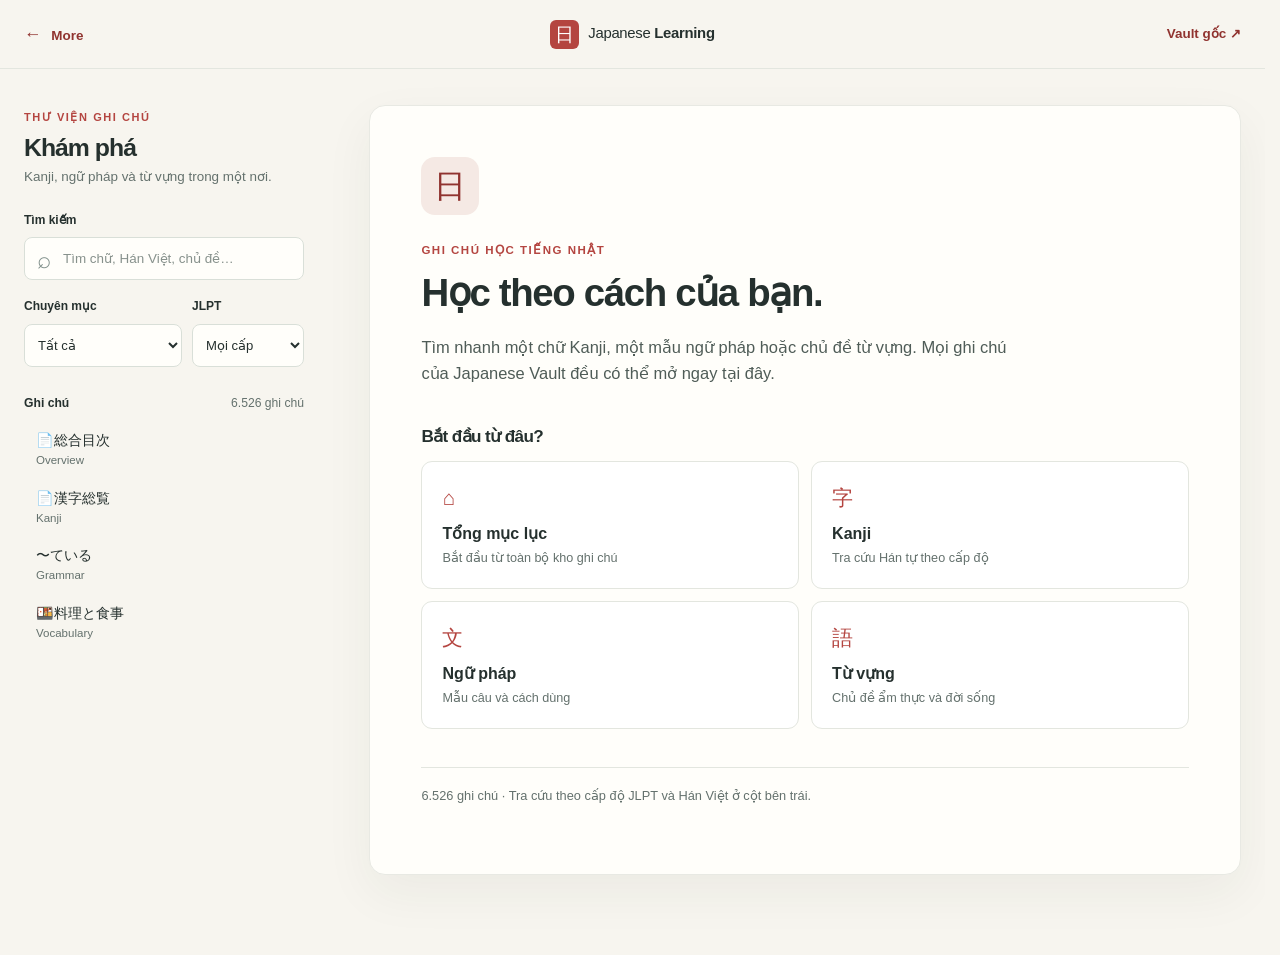
==== japanese-learning/index.html @ 81c8bedc "add japanese vault" ====
<!doctype html>
<html lang="vi">
<head>
  <meta charset="utf-8">
  <meta name="viewport" content="width=device-width, initial-scale=1">
  <meta name="description" content="Japanese Vault: tra cứu Kanji, ngữ pháp và từ vựng tiếng Nhật.">
  <meta name="theme-color" content="#f7f5ef">
  <title>Japanese Learning | Viet Dung Vu</title>
  <link rel="stylesheet" href="learning.css">
  <script src="data/index.js" defer></script>
  <script src="learning.js" defer></script>
</head>
<body>
  <header class="sitebar">
    <div class="wrap sitebar-inner">
      <a class="back-link" href="../more.html" aria-label="Quay lại trang More"><span aria-hidden="true">←</span> More</a>
      <a class="brand" href="index.html"><span class="brand-mark" aria-hidden="true">日</span><span>Japanese <strong>Learning</strong></span></a>
      <a class="source-link" href="https://github.com/VuVietDung-bk/japanese-vault" target="_blank" rel="noopener noreferrer">Vault gốc <span aria-hidden="true">↗</span></a>
    </div>
  </header>

  <div class="wrap workspace">
    <aside class="explorer" aria-label="Tra cứu ghi chú">
      <div class="explorer-intro"><span class="eyebrow">THƯ VIỆN GHI CHÚ</span><h2>Khám phá</h2><p>Kanji, ngữ pháp và từ vựng trong một nơi.</p></div>
      <label class="field-label" for="search">Tìm kiếm</label>
      <div class="search-box"><span aria-hidden="true">⌕</span><input id="search" type="search" placeholder="Tìm chữ, Hán Việt, chủ đề…" autocomplete="off" spellcheck="false"></div>
      <div class="filter-row">
        <div><label class="field-label" for="group">Chuyên mục</label><select id="group"><option value="">Tất cả</option><option>Kanji</option><option>Grammar</option><option>Vocabulary</option><option>Overview</option></select></div>
        <div><label class="field-label" for="level">JLPT</label><select id="level"><option value="">Mọi cấp</option><option>N5</option><option>N4</option><option>N3</option><option>N2</option><option>N1</option></select></div>
      </div>
      <div class="results-head"><span>Ghi chú</span><span id="result-count" role="status">Đang tải…</span></div>
      <ul id="results" class="results"></ul>
      <button id="show-more" class="show-more" type="button" hidden>Xem thêm kết quả ↓</button>
    </aside>

    <main id="note" class="reader" tabindex="-1" aria-live="polite">
      <div class="loading-state">Đang mở thư viện…</div>
    </main>
  </div>
</body>
</html>
---- japanese-learning/learning.css ----
:root {
  --canvas: #f7f5ef;
  --paper: #fffefa;
  --ink: #25302e;
  --muted: #64716d;
  --line: #e3e6df;
  --accent: #b44540;
  --accent-dark: #90332f;
  --soft: #f5e9e4;
  --shadow: 0 18px 50px rgba(42, 50, 44, .055);
}
* { box-sizing: border-box; }
html { scrollbar-gutter: stable; scroll-behavior: smooth; }
body { margin: 0; background: var(--canvas); color: var(--ink); font: 16px/1.6 -apple-system, BlinkMacSystemFont, "Segoe UI", "Noto Sans", sans-serif; }
a { color: var(--accent-dark); text-decoration: none; }
a:hover { text-decoration: underline; }
button, input, select { font: inherit; }
button { cursor: pointer; }
:focus-visible { outline: 3px solid #d78b69; outline-offset: 3px; }
.wrap { width: min(1240px, calc(100% - 48px)); margin: 0 auto; }
.sitebar { position: sticky; top: 0; z-index: 10; background: rgba(247,245,239,.96); border-bottom: 1px solid var(--line); backdrop-filter: blur(12px); }
.sitebar-inner { min-height: 68px; display: grid; grid-template-columns: 1fr auto 1fr; align-items: center; gap: 14px; }
.back-link, .source-link { font-size: .84rem; font-weight: 650; }
.back-link { justify-self: start; }
.back-link span { margin-right: 6px; font-size: 1.1rem; }
.source-link { justify-self: end; }
.brand { display: flex; align-items: center; gap: 9px; justify-self: center; color: var(--ink); font-size: .93rem; letter-spacing: -.02em; white-space: nowrap; }
.brand:hover { text-decoration: none; }
.brand-mark { width: 29px; height: 29px; display: grid; place-items: center; background: var(--accent); color: white; border-radius: 6px; font-family: serif; font-size: 1.2rem; }
.workspace { display: grid; grid-template-columns: 294px minmax(0,1fr); gap: clamp(26px, 4vw, 52px); padding: 36px 0 80px; align-items: start; }
.explorer { position: sticky; top: 104px; max-height: calc(100vh - 130px); overflow-y: auto; scrollbar-width: thin; padding: 4px 14px 20px 0; }
.eyebrow { display: block; color: var(--accent); font-size: .69rem; font-weight: 800; letter-spacing: .14em; }
.explorer-intro h2 { margin: 6px 0 2px; font-size: 1.55rem; letter-spacing: -.04em; line-height: 1.25; }
.explorer-intro p { color: var(--muted); font-size: .84rem; margin: 0 0 24px; }
.field-label { display: block; margin-bottom: 7px; color: var(--ink); font-size: .75rem; font-weight: 750; }
.search-box { position: relative; }
.search-box span { position: absolute; top: 4px; left: 13px; color: #81908b; font-size: 1.5rem; pointer-events: none; }
.search-box input, .filter-row select { width: 100%; min-height: 43px; background: var(--paper); border: 1px solid #d9dfd8; border-radius: 8px; color: var(--ink); }
.search-box input { padding: 9px 12px 9px 38px; font-size: .84rem; }
.search-box input::placeholder { color: #87918c; }
.filter-row { display: grid; grid-template-columns: 1fr 112px; gap: 10px; margin-top: 17px; }
.filter-row select { padding: 7px 9px; font-size: .82rem; }
.results-head { display: flex; justify-content: space-between; align-items: baseline; gap: 8px; margin: 27px 0 8px; font-size: .76rem; font-weight: 750; }
.results-head span:last-child { color: var(--muted); font-weight: 500; }
.results { list-style: none; margin: 0; padding: 0; }
.results li { margin: 0; }
.results a { display: block; padding: 10px 12px; border-radius: 8px; color: var(--ink); font-size: .88rem; line-height: 1.35; overflow-wrap: anywhere; }
.results a:hover { background: #eeefe9; text-decoration: none; }
.results a[aria-current="true"] { background: var(--soft); color: var(--accent-dark); font-weight: 750; }
.results small { display: block; margin-top: 3px; color: var(--muted); font-size: .72rem; font-weight: 400; }
.show-more { width: 100%; margin-top: 10px; padding: 10px; border: 1px solid var(--line); border-radius: 8px; background: var(--paper); color: var(--accent-dark); font-size: .78rem; font-weight: 700; }
.show-more:hover { border-color: #d8b7aa; background: #fff9f5; }
.reader { min-width: 0; max-width: 880px; min-height: 510px; padding: clamp(27px, 4vw, 56px); background: var(--paper); border: 1px solid #e8e9e3; border-radius: 16px; box-shadow: var(--shadow); scroll-margin-top: 90px; }
.reader:focus { outline: none; }
.reader h1, .reader h2, .reader h3 { line-height: 1.3; letter-spacing: -.035em; overflow-wrap: anywhere; }
.reader h1 { font-size: clamp(1.8rem, 3vw, 2.65rem); margin: 0 0 16px; }
.reader h2 { font-size: 1.4rem; margin: 31px 0 12px; }
.reader h3 { font-size: 1.09rem; margin: 25px 0 10px; }
.reader p, .reader li { overflow-wrap: anywhere; }
.reader p { margin: 0 0 17px; }
.reader ul, .reader ol { padding-left: 1.4rem; }
.reader li { margin: 5px 0; }
.reader pre { overflow-x: auto; background: #f1f3ef; padding: 14px; border-radius: 8px; }
.reader :not(pre)>code { background: #f1f3ef; padding: 1px 4px; border-radius: 3px; }
.reader blockquote { margin: 22px 0; padding: 9px 16px; border-left: 3px solid #d9a094; color: var(--muted); background: #fbf6f2; }
.reader blockquote p:last-child { margin-bottom: 0; }
.reader table { display: block; overflow-x: auto; max-width: 100%; border-collapse: collapse; font-size: .89rem; }
.reader th, .reader td { padding: 8px 10px; border: 1px solid var(--line); text-align: left; }
.reader th { background: #f4f5ef; }
.reader hr { border: 0; border-top: 1px solid var(--line); margin: 26px 0; }
.reader ruby rt { font-size: .65em; color: var(--accent-dark); }
.reader mark { padding: 0 .1em; border-radius: 3px; background: #f8e9ba; color: inherit; }
.lead { color: #4f5c57; font-size: 1.03rem; max-width: 590px; }
.welcome-mark { display: inline-grid; place-items: center; width: 58px; height: 58px; margin-bottom: 26px; background: var(--soft); color: var(--accent-dark); border-radius: 14px; font-family: serif; font-size: 2rem; }
.welcome-kicker, .note-kicker { display: block; margin-bottom: 8px; color: var(--accent); font-size: .72rem; font-weight: 800; letter-spacing: .13em; text-transform: uppercase; }
.quick-heading { margin-top: 40px !important; font-size: 1.07rem !important; }
.quick-grid { display: grid; grid-template-columns: repeat(2,minmax(0,1fr)); gap: 12px; }
.quick-card { display: block; padding: 19px 20px; border: 1px solid var(--line); border-radius: 11px; background: #fff; color: var(--ink); transition: border-color .18s, transform .18s, box-shadow .18s; }
.quick-card:hover { border-color: #d4afa7; text-decoration: none; transform: translateY(-2px); box-shadow: 0 7px 18px rgba(85,57,50,.08); }
.quick-card strong { display: block; margin: 7px 0 2px; font-size: 1rem; }
.quick-card small { display: block; color: var(--muted); font-size: .79rem; }
.quick-icon { color: var(--accent); font-size: 1.3rem; }
.welcome-footer { margin-top: 38px !important; padding-top: 18px; border-top: 1px solid var(--line); color: var(--muted); font-size: .8rem; }
.note-topline { display: flex; justify-content: space-between; gap: 12px; flex-wrap: wrap; margin-bottom: 16px; font-size: .79rem; }
.note-topline a { font-weight: 700; }
.note-meta { display: grid; grid-template-columns: repeat(auto-fit,minmax(165px,1fr)); gap: 12px 20px; margin: 24px 0 31px; padding: 18px; border: 1px solid var(--line); border-radius: 10px; background: #f9faf6; }
.note-meta dt { margin-bottom: 2px; color: var(--muted); font-size: .73rem; font-weight: 700; }
.note-meta dd { margin: 0; font-size: .87rem; overflow-wrap: anywhere; }
.note-body { padding-top: 2px; }
.note-body > :first-child { margin-top: 0; }
.stroke-panel { display: flex; flex-direction: column; align-items: center; gap: 14px; margin: 20px 0 26px; padding: 18px; border: 1px solid var(--line); border-radius: 12px; background: #f8f9f5; }
.stroke-heading { width: 100%; display: flex; align-items: center; justify-content: space-between; gap: 12px; font-size: .84rem; }
.stroke-replay { padding: 6px 10px; border: 1px solid #d8dcd4; border-radius: 7px; background: white; color: var(--accent-dark); font-size: .77rem; font-weight: 700; }
.stroke-replay:hover { border-color: #d4afa7; background: #fff9f5; }
.stroke-canvas { width: min(230px,100%); aspect-ratio: 1; }
.stroke-canvas svg { width: 100%; height: 100%; display: block; }
.math-inline { white-space: nowrap; font-family: Georgia, "Times New Roman", serif; font-size: 1.06em; }
.math-block { display: block; margin: 15px 0; padding: 10px 14px; border-radius: 8px; background: #f4f5ef; font-family: Georgia, "Times New Roman", serif; text-align: center; font-size: 1.13rem; }
.callout { margin: 18px 0; padding: 13px 16px; border-left: 3px solid #c68d65; border-radius: 0 8px 8px 0; background: #fbf5eb; }
.callout-title { font-weight: 700; }
.callout > :last-child { margin-bottom: 0; }
.callout-info, .callout-tip { border-left-color: #82a5a0; background: #f2f8f5; }
.callout-warning, .callout-danger { border-left-color: #c68d65; background: #fbf5eb; }
.loading-state { padding: 30px 0; color: var(--muted); }
.note-empty { margin-top: 24px; padding: 14px 16px; border: 1px solid #e5dfd5; border-radius: 9px; background: #faf8f3; color: var(--muted); font-size: .85rem; }
.note-empty strong { display: block; margin-bottom: 3px; color: var(--ink); }
.note-empty p { margin: 0; }
@media (max-width: 820px) { .workspace { grid-template-columns: 245px minmax(0,1fr); gap: 20px; } .reader { padding: 28px; } }
@media (max-width: 700px) {
  .wrap { width: min(100% - 28px, 620px); }
  .sitebar-inner { min-height: 60px; }
  .brand { font-size: .82rem; }
  .brand-mark { width: 25px; height: 25px; }
  .back-link, .source-link { font-size: .75rem; }
  .workspace { display: block; padding: 19px 0 55px; }
  .explorer { position: static; max-height: none; overflow: visible; padding: 0; margin-bottom: 20px; }
  .explorer-intro h2 { font-size: 1.25rem; }
  .explorer-intro p { margin-bottom: 15px; }
  .results { max-height: 210px; overflow-y: auto; }
  .reader { min-height: 340px; padding: 25px 20px; }
  .quick-grid { grid-template-columns: 1fr; }
}
@media (prefers-reduced-motion: reduce) { html { scroll-behavior: auto; } .quick-card { transition: none; } }
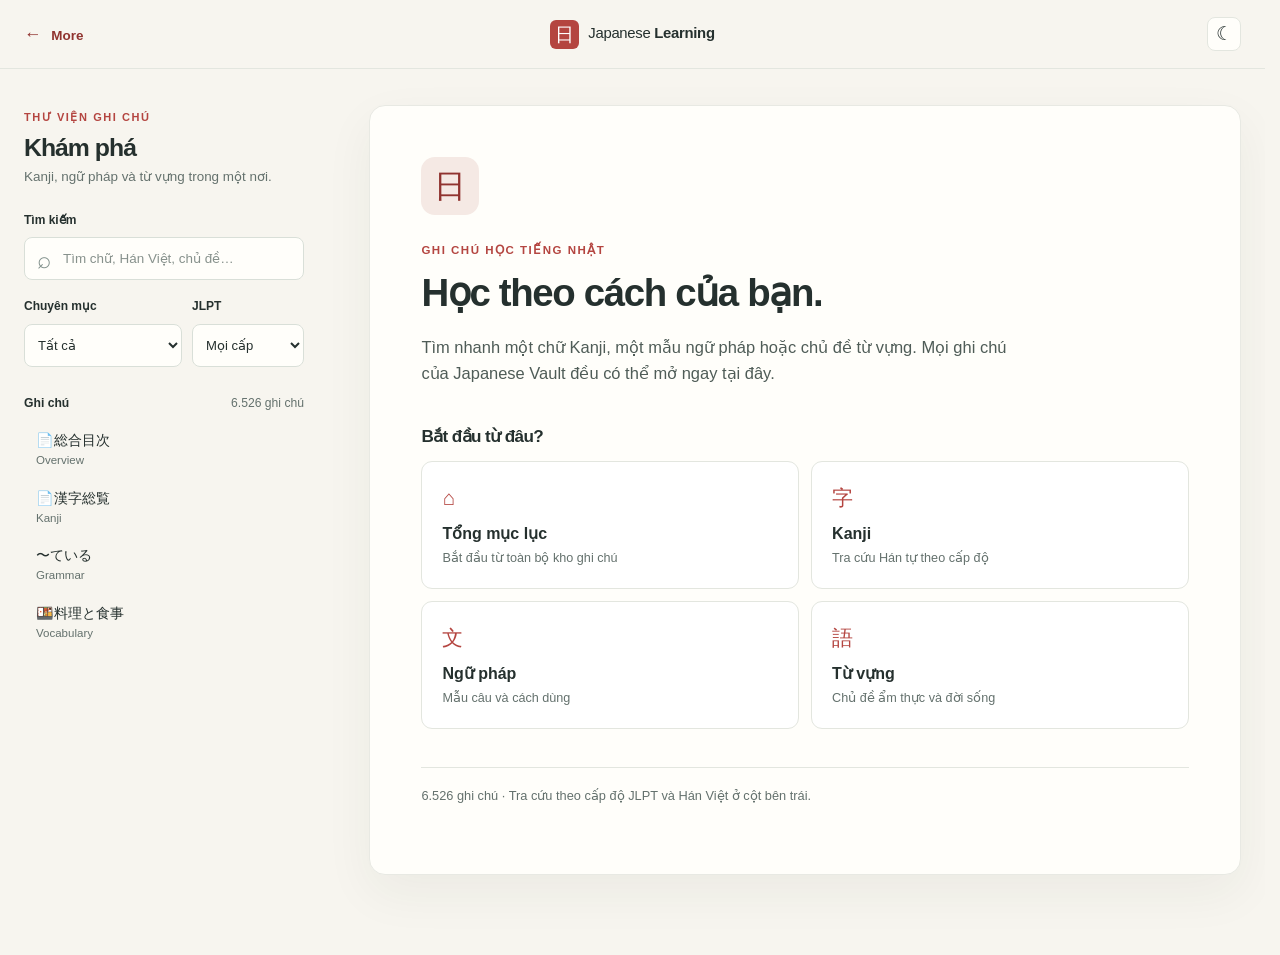
==== commit d8455527: "add light/dark mode toggle" ====
--- a/japanese-learning/index.html
+++ b/japanese-learning/index.html
@@ -4,8 +4,9 @@
   <meta charset="utf-8">
   <meta name="viewport" content="width=device-width, initial-scale=1">
   <meta name="description" content="Japanese Vault: tra cứu Kanji, ngữ pháp và từ vựng tiếng Nhật.">
-  <meta name="theme-color" content="#f7f5ef">
+  <meta name="theme-color" content="#f7f5ef" data-theme-light="#f7f5ef" data-theme-dark="#171d1d">
   <title>Japanese Learning | Viet Dung Vu</title>
+  <script src="../theme.js"></script>
   <link rel="stylesheet" href="learning.css">
   <script src="data/index.js" defer></script>
   <script src="learning.js" defer></script>
@@ -15,7 +16,7 @@
     <div class="wrap sitebar-inner">
       <a class="back-link" href="../more.html" aria-label="Quay lại trang More"><span aria-hidden="true">←</span> More</a>
       <a class="brand" href="index.html"><span class="brand-mark" aria-hidden="true">日</span><span>Japanese <strong>Learning</strong></span></a>
-      <a class="source-link" href="https://github.com/VuVietDung-bk/japanese-vault" target="_blank" rel="noopener noreferrer">Vault gốc <span aria-hidden="true">↗</span></a>
+      <div class="sitebar-actions"><button class="theme-toggle" type="button" data-theme-toggle aria-label="Đổi chế độ sáng tối"></button></div>
     </div>
   </header>
 
--- a/japanese-learning/learning.css
+++ b/japanese-learning/learning.css
@@ -1,4 +1,5 @@
 :root {
+  color-scheme: light;
   --canvas: #f7f5ef;
   --paper: #fffefa;
   --ink: #25302e;
@@ -8,6 +9,18 @@
   --accent-dark: #90332f;
   --soft: #f5e9e4;
   --shadow: 0 18px 50px rgba(42, 50, 44, .055);
+}
+html[data-theme="dark"] {
+  color-scheme: dark;
+  --canvas: #171d1d;
+  --paper: #222a28;
+  --ink: #edf2ed;
+  --muted: #afbeb5;
+  --line: #3b4943;
+  --accent: #e4a091;
+  --accent-dark: #f0b9a9;
+  --soft: #493330;
+  --shadow: 0 18px 50px rgba(0, 0, 0, .18);
 }
 * { box-sizing: border-box; }
 html { scrollbar-gutter: stable; scroll-behavior: smooth; }
@@ -20,10 +33,12 @@
 .wrap { width: min(1240px, calc(100% - 48px)); margin: 0 auto; }
 .sitebar { position: sticky; top: 0; z-index: 10; background: rgba(247,245,239,.96); border-bottom: 1px solid var(--line); backdrop-filter: blur(12px); }
 .sitebar-inner { min-height: 68px; display: grid; grid-template-columns: 1fr auto 1fr; align-items: center; gap: 14px; }
-.back-link, .source-link { font-size: .84rem; font-weight: 650; }
+.back-link { font-size: .84rem; font-weight: 650; }
 .back-link { justify-self: start; }
 .back-link span { margin-right: 6px; font-size: 1.1rem; }
-.source-link { justify-self: end; }
+.sitebar-actions { justify-self: end; display: flex; align-items: center; gap: 13px; }
+.theme-toggle { display: grid; place-items: center; flex: none; width: 34px; height: 34px; border: 1px solid var(--line); border-radius: 8px; background: var(--paper); color: var(--ink); font-size: 1.2rem; line-height: 1; }
+.theme-toggle:hover { border-color: var(--accent); }
 .brand { display: flex; align-items: center; gap: 9px; justify-self: center; color: var(--ink); font-size: .93rem; letter-spacing: -.02em; white-space: nowrap; }
 .brand:hover { text-decoration: none; }
 .brand-mark { width: 29px; height: 29px; display: grid; place-items: center; background: var(--accent); color: white; border-radius: 6px; font-family: serif; font-size: 1.2rem; }
@@ -105,13 +120,38 @@
 .note-empty { margin-top: 24px; padding: 14px 16px; border: 1px solid #e5dfd5; border-radius: 9px; background: #faf8f3; color: var(--muted); font-size: .85rem; }
 .note-empty strong { display: block; margin-bottom: 3px; color: var(--ink); }
 .note-empty p { margin: 0; }
+html[data-theme="dark"] .sitebar { background: rgba(23,29,29,.96); }
+html[data-theme="dark"] .search-box span { color: #9aada4; }
+html[data-theme="dark"] .search-box input,
+html[data-theme="dark"] .filter-row select { border-color: var(--line); }
+html[data-theme="dark"] .search-box input::placeholder { color: #97a69e; }
+html[data-theme="dark"] .results a:hover { background: #2a3531; }
+html[data-theme="dark"] .reader { border-color: var(--line); }
+html[data-theme="dark"] .reader pre,
+html[data-theme="dark"] .reader :not(pre)>code,
+html[data-theme="dark"] .math-block,
+html[data-theme="dark"] .reader th { background: #303b36; }
+html[data-theme="dark"] .reader blockquote { border-left-color: #b98072; background: #332c29; }
+html[data-theme="dark"] .reader mark { background: #66512c; color: #fff4d8; }
+html[data-theme="dark"] .lead { color: #cad5ce; }
+html[data-theme="dark"] .quick-card { background: #28312e; }
+html[data-theme="dark"] .quick-card:hover { border-color: #a27167; box-shadow: 0 7px 18px rgba(0,0,0,.17); }
+html[data-theme="dark"] .note-meta,
+html[data-theme="dark"] .stroke-panel { background: #28322e; }
+html[data-theme="dark"] .stroke-replay { background: #2b3530; border-color: var(--line); }
+html[data-theme="dark"] .stroke-replay:hover,
+html[data-theme="dark"] .show-more:hover { background: #354039; border-color: var(--accent); }
+html[data-theme="dark"] .callout { background: #3b3029; border-left-color: #bb8b65; }
+html[data-theme="dark"] .callout-info,
+html[data-theme="dark"] .callout-tip { background: #293a35; border-left-color: #86b5aa; }
+html[data-theme="dark"] .note-empty { background: #302f2a; border-color: var(--line); }
 @media (max-width: 820px) { .workspace { grid-template-columns: 245px minmax(0,1fr); gap: 20px; } .reader { padding: 28px; } }
 @media (max-width: 700px) {
   .wrap { width: min(100% - 28px, 620px); }
   .sitebar-inner { min-height: 60px; }
   .brand { font-size: .82rem; }
   .brand-mark { width: 25px; height: 25px; }
-  .back-link, .source-link { font-size: .75rem; }
+  .back-link { font-size: .75rem; }
   .workspace { display: block; padding: 19px 0 55px; }
   .explorer { position: static; max-height: none; overflow: visible; padding: 0; margin-bottom: 20px; }
   .explorer-intro h2 { font-size: 1.25rem; }
